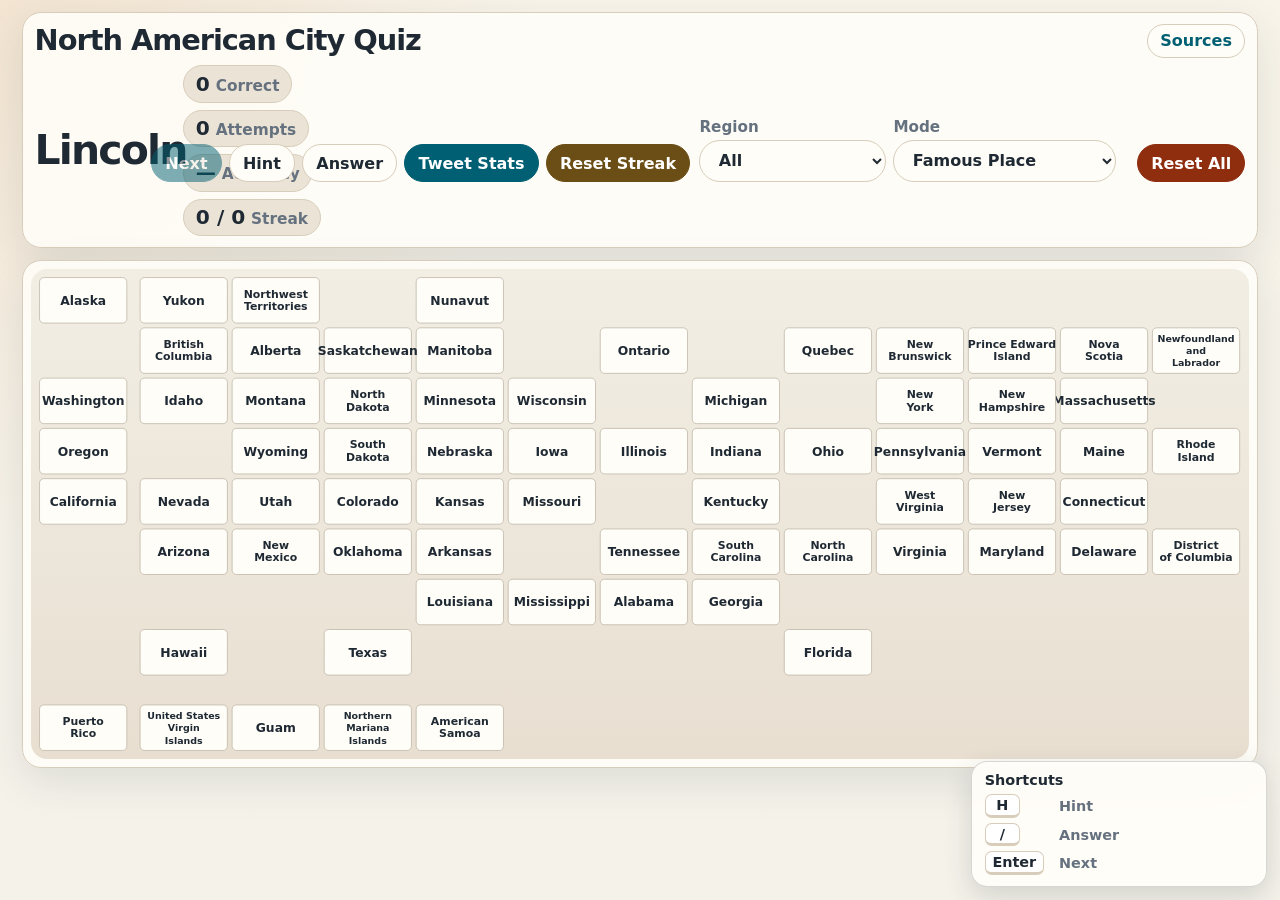
==== index.html @ c6df42d9 "add" ====
<!doctype html>
<html lang="en">
<head>
  <meta charset="utf-8">
  <meta name="viewport" content="width=device-width, initial-scale=1">
  <title>North American City Quiz</title>
  <link rel="stylesheet" href="styles.css">
</head>
<body>
  <main class="app-shell">
    <section class="top-bar" aria-label="Quiz">
      <div class="title-row">
        <h1 class="app-title">North American City Quiz</h1>
        <a class="sources-link" href="sources.html">Sources</a>
      </div>

      <div class="question-strip">
        <div class="area-code" id="areaCode">---</div>
        <div class="stats" aria-label="Score">
          <div><strong id="correctCount">0</strong><span>Correct</span></div>
          <div><strong id="totalCount">0</strong><span>Attempts</span></div>
          <div><strong id="accuracy">—</strong><span>Accuracy</span></div>
          <div><strong id="streak">0</strong><span>Streak</span></div>
          <div class="time-stat"><strong id="timeLeft">0.0</strong><span>Time</span></div>
          <div class="remaining-stat"><strong id="remainingCount">—</strong><span>Remaining</span></div>
        </div>
      </div>

      <div class="controls-strip" aria-label="Controls">
        <div class="action-controls">
          <button id="nextButton" type="button" class="primary">Next</button>
          <button id="hintButton" type="button">Hint</button>
          <button id="answerButton" type="button">Answer</button>
          <button id="tweetStats" type="button" class="tweet-button">Tweet Stats</button>
          <button id="resetStreak" type="button" class="reset-button soft-reset">Reset Streak</button>
          <button id="startTimeAttack" type="button" class="primary hidden">Start</button>
          <button id="giveUpButton" type="button" class="reset-button soft-reset hidden">Give Up</button>
          <button id="tweetResult" type="button" class="tweet-button hidden">Tweet Result</button>
        </div>

        <div class="select-controls">
          <label>
            Region
            <select id="regionSelect">
              <option value="all">All</option>
              <option value="usa">USA</option>
              <option value="U.S. territories">U.S. Territories</option>
              <option value="Canada">Canada</option>
              <option value="Pacific">Pacific</option>
              <option value="Mountain">Mountain</option>
              <option value="Midwest">Midwest</option>
              <option value="South">South</option>
              <option value="Northeast">Northeast</option>
            </select>
          </label>

          <label>
            Mode
            <select id="modeSelect">
              <option value="famous">Famous Place</option>
              <option value="normal">Normal</option>
              <option value="hard">Hard</option>
              <option value="weak">Weak Priority</option>
              <option value="review">Review</option>
              <option value="time">Time Attack</option>
              <option value="timeHard">Time Attack (Hard)</option>
            </select>
          </label>
        </div>

        <div class="utility-controls">
          <button id="resetStats" type="button" class="reset-button danger-reset">Reset All</button>
        </div>
      </div>

      <div id="feedback" class="feedback neutral" aria-live="polite"></div>
    </section>

    <section class="map-card" aria-label="U.S. and Canada tile map">
      <svg id="usTileMap" role="group" aria-label="U.S. and Canada tile map"></svg>
    </section>
  </main>

  <aside class="shortcut-help" aria-label="Keyboard shortcuts">
    <div class="shortcut-title">Shortcuts</div>
    <dl>
      <div><dt><kbd>H</kbd></dt><dd>Hint</dd></div>
      <div><dt><kbd>/</kbd></dt><dd>Answer</dd></div>
      <div><dt><kbd>Enter</kbd></dt><dd>Next</dd></div>
    </dl>
  </aside>

  <dialog id="giveUpDialog" class="result-dialog" aria-labelledby="giveUpDialogTitle">
    <div class="dialog-card">
      <h2 id="giveUpDialogTitle">Give up Time Attack?</h2>
      <div id="giveUpDialogText" class="dialog-message">Your current result will be available to tweet.</div>
      <div class="dialog-actions">
        <button id="cancelGiveUp" type="button">Cancel</button>
        <button id="confirmGiveUp" type="button" class="reset-button soft-reset">Give Up</button>
        <button id="tweetGiveUp" type="button" class="tweet-button hidden">Tweet Result</button>
        <button id="closeGiveUpDialog" type="button" class="hidden">Close</button>
      </div>
    </div>
  </dialog>

  <script src="app.js"></script>
</body>
</html>
---- styles.css ----
:root {
  --bg: #f5f2ea;
  --panel: #fffdf8;
  --panel-2: #ebe4d6;
  --ink: #1f2933;
  --muted: #65717f;
  --line: #d8cdbb;
  --accent: #005f73;
  --accent-2: #785ef0;
  --tweet-bg: #005f73;
  --tweet-ink: #ffffff;
  --reset-bg: #8f2d0f;
  --reset-ink: #ffffff;
  --reset-soft-bg: #6b4e16;
  --reset-soft-ink: #ffffff;
  --good: #0072b2;
  --good-bg: #e7f3fb;
  --bad: #d55e00;
  --bad-bg: #fae8dc;
  --hint: #785ef0;
  --warn: #946200;
  --shadow: 0 14px 42px rgba(31, 41, 51, 0.11);
  font-family: ui-sans-serif, system-ui, -apple-system, BlinkMacSystemFont, "Segoe UI", sans-serif;
}
* { box-sizing: border-box; }
html, body { overflow-x: hidden; }
body {
  margin: 0;
  background: radial-gradient(circle at top left, rgba(209, 132, 59, 0.14), transparent 34rem), linear-gradient(180deg, #f8f4ea, var(--bg));
  color: var(--ink);
  min-height: 100vh;
}
button, select, input { font: inherit; }
button, select { border: 1px solid var(--line); border-radius: 999px; background: var(--panel); color: var(--ink); }
button { cursor: pointer; padding: 0.54rem 0.82rem; font-weight: 750; white-space: nowrap; transition: transform 120ms ease, box-shadow 120ms ease, background 120ms ease; }
button:hover { transform: translateY(-1px); box-shadow: 0 8px 24px rgba(31, 41, 51, 0.12); }
button:active { transform: translateY(0); }
button:disabled { opacity: 0.5; cursor: not-allowed; transform: none; box-shadow: none; }
button.primary { background: var(--accent); color: #fff; border-color: var(--accent); }
button:focus-visible, select:focus-visible, a:focus-visible { outline: 3px solid var(--hint); outline-offset: 2px; }
button.ghost { background: transparent; }
button.tweet-button { background: var(--tweet-bg); color: var(--tweet-ink); border-color: var(--tweet-bg); }
button.reset-button { background: var(--reset-bg); color: var(--reset-ink); border-color: var(--reset-bg); }
button.reset-button.soft-reset { background: var(--reset-soft-bg); color: var(--reset-soft-ink); border-color: var(--reset-soft-bg); }
button.hidden, .hidden { display: none !important; }
select { padding: 0.62rem 0.9rem; min-width: 0; width: 100%; font-weight: 750; font-size: 1rem; }
.app-shell { display: grid; grid-template-columns: minmax(0, 1fr); gap: 0.75rem; padding: 0.75rem min(2.4vw, 1.4rem) 1.5rem; align-items: start; }
.top-bar, .map-card { background: rgba(255, 253, 248, 0.92); border: 1px solid var(--line); border-radius: 1.2rem; padding: 0.7rem; box-shadow: var(--shadow); }
.app-title { grid-column: 1 / -1; margin: 0 0 0.1rem; font-size: clamp(1.25rem, 2.4vw, 1.8rem); line-height: 1; font-weight: 900; letter-spacing: -0.035em; }
.top-bar { display: grid; grid-template-columns: minmax(0, 1fr) auto; gap: 0.48rem 0.68rem; align-items: center; }
.question-strip { display: flex; align-items: center; gap: 0.75rem; min-width: 0; }
.area-code { min-width: 4.8ch; max-width: min(32vw, 22rem); text-align: center; font-size: clamp(2.2rem, 5.2vw, 4.7rem); line-height: 0.86; letter-spacing: -0.065em; font-weight: 900; font-variant-numeric: tabular-nums; white-space: nowrap; overflow: visible; }
.area-code.city-label { font-size: clamp(1.35rem, 3.2vw, 3.1rem); letter-spacing: -0.045em; }
.area-code.city-label.long { font-size: clamp(1.05rem, 2.55vw, 2.35rem); letter-spacing: -0.035em; }
.area-code.city-label.very-long { font-size: clamp(0.86rem, 2.05vw, 1.85rem); letter-spacing: -0.025em; }
.stats { display: flex; flex-wrap: wrap; align-items: center; gap: 0.42rem; flex: 1 1 34rem; min-width: min(100%, 34rem); }
.stats div { display: inline-flex; align-items: baseline; justify-content: center; gap: 0.36rem; background: var(--panel-2); border: 1px solid var(--line); border-radius: 999px; padding: 0.46rem 0.72rem; text-align: center; white-space: nowrap; min-width: max-content; }
.stats strong { display: inline; font-size: 1.26rem; line-height: 1; font-variant-numeric: tabular-nums; }
.stats span { display: inline; color: var(--muted); font-size: 0.96rem; margin-top: 0; font-weight: 850; }
.time-stat { min-width: 9.4rem; }
.time-stat strong { min-width: 5.2ch; text-align: right; }
.remaining-stat { min-width: 9.9rem; }
.remaining-stat strong { min-width: 3ch; text-align: right; }
.controls-strip { display: grid; grid-template-columns: auto auto minmax(7.5rem, auto); align-items: end; gap: 0.45rem 0.58rem; min-width: 0; }
.action-controls, .select-controls { display: flex; flex-wrap: wrap; align-items: end; gap: 0.45rem; min-width: 0; }
.action-controls { justify-content: flex-start; }
.select-controls { justify-content: flex-start; }
.controls-strip label { display: grid; gap: 0.24rem; color: var(--muted); font-size: 0.95rem; line-height: 1.1; font-weight: 850; min-width: 9.6rem; }
.utility-controls { display: flex; flex-wrap: wrap; justify-content: flex-end; gap: 0.45rem; min-width: 0; }
.feedback { grid-column: 1 / -1; padding: 0.58rem 0.75rem; border-radius: 0.8rem; border: 1px solid var(--line); line-height: 1.35; background: #fff; min-height: 2.55rem; }
.feedback.good { border-color: rgba(0,114,178,0.48); background: var(--good-bg); }
.feedback.bad { border-color: rgba(213,94,0,0.55); background: var(--bad-bg); }
.feedback.neutral { background: rgba(255,255,255,0.62); }
.feedback.warn { border-color: rgba(148,98,0,0.45); background: #fff4d6; }
.feedback b { color: var(--accent); }
.feedback:empty { display: none; }
.map-card { overflow: hidden; padding: 0.5rem; }
#usTileMap { width: 100%; max-width: 100%; min-width: 0; height: auto; display: block; margin: 0 auto; border-radius: 1rem; background: linear-gradient(180deg, #f2eee4, #e8dfd1); }
.state-tile rect { fill: #fffdf8; stroke: #bdb5a5; stroke-width: 1.6; rx: 9; transition: fill 120ms ease, stroke 120ms ease; }
.state-tile .result-mark { pointer-events: none; fill: var(--ink); paint-order: stroke; stroke: #fffdf8; stroke-width: 5px; font-weight: 950; font-size: 38px; text-anchor: middle; dominant-baseline: middle; opacity: 0; }
.state-tile.correct .result-mark, .state-tile.wrong .result-mark { opacity: 1; }
.state-tile.correct .result-mark { fill: var(--good); }
.state-tile.wrong .result-mark { fill: var(--bad); }
.state-tile text { pointer-events: none; fill: var(--ink); text-anchor: middle; dominant-baseline: middle; }
.state-tile .state-name { font-weight: 850; font-size: 26px; }
.state-tile .state-name.small { font-size: 23px; }
.state-tile .state-name.tiny { font-size: 20px; }
.state-tile { cursor: pointer; }
.state-tile:focus, .state-tile:focus-visible { outline: none; }
.state-tile:hover rect { fill: #f1eefb; stroke: var(--hint); }
.state-tile.active-region rect { fill: #f1eefb; stroke: var(--hint); stroke-dasharray: 7 5; }
.state-tile.correct rect { fill: url(#correctPattern); stroke: var(--good); stroke-width: 4.2; }
.state-tile.wrong rect { fill: url(#wrongPattern); stroke: var(--bad); stroke-width: 4.2; }
.state-tile.dim { opacity: 0.28; }
.shortcut-help { position: fixed; right: 0.8rem; bottom: 0.8rem; z-index: 20; width: min(18.5rem, calc(100vw - 1.6rem)); padding: 0.72rem 0.78rem; border: 1px solid rgba(31, 41, 51, 0.18); border-radius: 1rem; background: rgba(255, 253, 248, 0.94); box-shadow: 0 10px 28px rgba(31, 41, 51, 0.16); backdrop-filter: blur(8px); font-size: 0.9rem; }
.shortcut-title { margin-bottom: 0.42rem; font-weight: 900; line-height: 1; }
.shortcut-help dl { margin: 0; display: grid; gap: 0.28rem; }
.shortcut-help dl > div { display: grid; grid-template-columns: 4.2rem minmax(0, 1fr); gap: 0.45rem; align-items: center; }
.shortcut-help dt, .shortcut-help dd { margin: 0; }
.shortcut-help dd { color: var(--muted); font-weight: 750; }
kbd { display: inline-block; min-width: 2.2rem; padding: 0.12rem 0.42rem; border: 1px solid var(--line); border-bottom-width: 3px; border-radius: 0.42rem; background: #ffffff; color: var(--ink); text-align: center; font-weight: 900; font-family: inherit; }
.result-dialog { border: 0; padding: 0; background: transparent; color: var(--ink); }
.result-dialog::backdrop { background: rgba(31, 41, 51, 0.34); }
.dialog-card { width: min(30rem, calc(100vw - 2rem)); padding: 1rem; border: 1px solid var(--line); border-radius: 1rem; background: var(--panel); box-shadow: var(--shadow); }
.dialog-card h2 { margin: 0 0 0.5rem; font-size: 1.25rem; line-height: 1.2; }
.dialog-message { margin: 0; color: var(--muted); font-weight: 750; line-height: 1.45; }
.result-summary { display: grid; gap: 0.42rem; color: var(--ink); }
.result-row { display: grid; grid-template-columns: 7.5rem 1fr; align-items: baseline; gap: 0.75rem; }
.result-key { color: var(--muted); font-weight: 850; }
.result-value { font-weight: 950; font-variant-numeric: tabular-nums; }
.dialog-actions { display: flex; flex-wrap: wrap; justify-content: flex-end; gap: 0.5rem; margin-top: 1rem; }
.title-row { grid-column: 1 / -1; display: flex; align-items: center; justify-content: space-between; gap: 0.75rem; min-width: 0; }
.sources-link { display: inline-flex; align-items: center; justify-content: center; border: 1px solid var(--line); border-radius: 999px; background: var(--panel); color: var(--accent); padding: 0.48rem 0.78rem; font-weight: 850; line-height: 1; text-decoration: none; white-space: nowrap; }
.sources-link:hover { background: #f7eadb; border-color: var(--accent-2); }
.sources-shell { min-height: 100vh; display: grid; align-items: start; padding: 0.75rem min(2.4vw, 1.4rem) 1.5rem; }
.sources-card { width: min(1160px, 100%); margin: 0 auto; background: rgba(255, 253, 248, 0.92); border: 1px solid var(--line); border-radius: 1.2rem; padding: 0.9rem; box-shadow: var(--shadow); }
.source-list { margin: 1rem 0 0; padding-left: 1.3rem; display: grid; gap: 0.62rem; font-size: 1.05rem; line-height: 1.45; }
.source-list a { color: var(--accent); font-weight: 750; }
.note { color: var(--muted); line-height: 1.45; font-weight: 700; }

.sources-card h2 { margin: 1.25rem 0 0.55rem; font-size: 1.2rem; line-height: 1.2; }
.city-list { margin: 0.9rem 0 0; padding-left: 1.35rem; columns: 3 16rem; column-gap: 2.2rem; line-height: 1.45; font-size: 0.98rem; }
.city-list li { break-inside: avoid; margin: 0 0 0.28rem; }

@media (max-width: 1100px) { .top-bar { grid-template-columns: 1fr; } .controls-strip { grid-template-columns: auto auto 1fr; } .utility-controls { justify-content: flex-end; } }
@media (max-width: 680px) {
  .app-shell { padding-left: 0.65rem; padding-right: 0.65rem; }
  .question-strip { align-items: stretch; flex-direction: column; gap: 0.45rem; }
  .area-code { min-width: 0; max-width: 100%; }
  .area-code.city-label { font-size: clamp(1.55rem, 7.2vw, 2.55rem); }
  .area-code.city-label.long { font-size: clamp(1.16rem, 5.5vw, 2.05rem); }
  .area-code.city-label.very-long { font-size: clamp(0.95rem, 4.7vw, 1.6rem); }
  .stats { min-width: 0; gap: 0.36rem; }
  .stats div { padding: 0.42rem 0.58rem; }
  .stats strong { font-size: 1.16rem; }
  .stats span { font-size: 0.88rem; }
  .time-stat { min-width: 8.8rem; }
  .time-stat strong { min-width: 5.2ch; }
  .remaining-stat { min-width: 9.2rem; }
  .controls-strip { grid-template-columns: 1fr; align-items: stretch; }
  .action-controls, .select-controls { display: grid; grid-template-columns: 1fr 1fr; }
  .controls-strip label { min-width: 0; font-size: 0.9rem; }
  .controls-strip button { width: 100%; }
  .utility-controls { display: grid; grid-template-columns: 1fr 1fr; }
  .shortcut-help { font-size: 0.78rem; padding: 0.58rem 0.62rem; }
  .shortcut-help dl > div { grid-template-columns: 3.4rem minmax(0, 1fr); }
}
@media (max-width: 430px) { .action-controls, .select-controls, .utility-controls { grid-template-columns: 1fr; } .stats { display: grid; grid-template-columns: 1fr 1fr; } .stats div { min-width: 0; } }
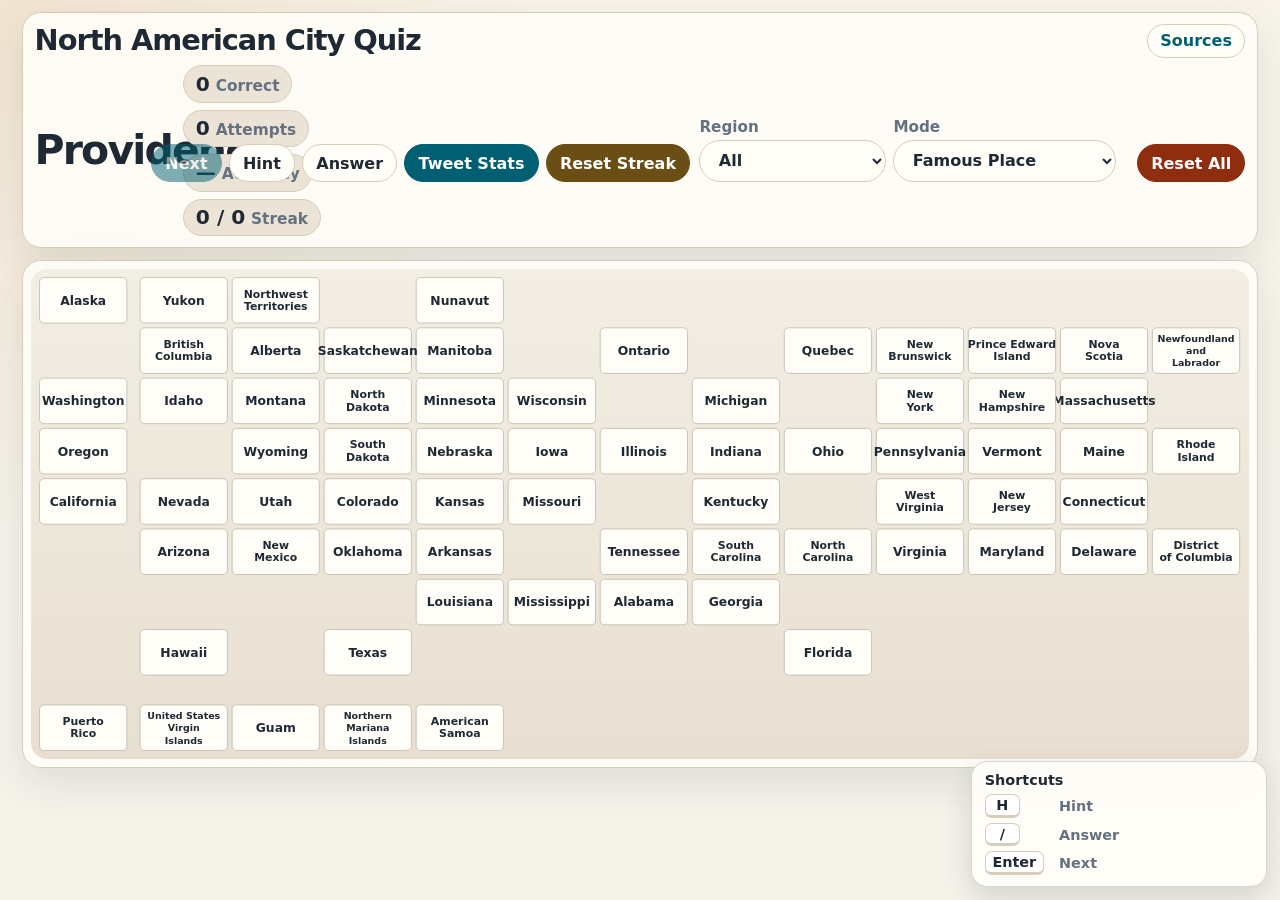
==== commit dd1da0cf: "update" ====
--- a/index.html
+++ b/index.html
@@ -103,6 +103,16 @@
     </div>
   </dialog>
 
+  <dialog id="mapDialog" class="map-dialog" aria-labelledby="mapDialogTitle">
+    <div class="map-dialog-card">
+      <div class="map-dialog-header">
+        <h2 id="mapDialogTitle"></h2>
+        <button id="closeMapDialog" type="button" aria-label="Close">×</button>
+      </div>
+      <iframe id="mapFrame" class="map-frame" loading="lazy" referrerpolicy="no-referrer-when-downgrade" title=""></iframe>
+    </div>
+  </dialog>
+
   <script src="app.js"></script>
 </body>
 </html>
--- a/styles.css
+++ b/styles.css
@@ -109,6 +109,15 @@
 .result-key { color: var(--muted); font-weight: 850; }
 .result-value { font-weight: 950; font-variant-numeric: tabular-nums; }
 .dialog-actions { display: flex; flex-wrap: wrap; justify-content: flex-end; gap: 0.5rem; margin-top: 1rem; }
+
+.map-dialog { border: 0; padding: 0; background: transparent; color: var(--ink); }
+.map-dialog::backdrop { background: rgba(31, 41, 51, 0.34); }
+.map-dialog-card { width: min(58rem, calc(100vw - 1.4rem)); border: 1px solid var(--line); border-radius: 1rem; background: var(--panel); box-shadow: var(--shadow); overflow: hidden; }
+.map-dialog-header { display: flex; align-items: center; justify-content: space-between; gap: 0.75rem; padding: 0.72rem 0.82rem; border-bottom: 1px solid var(--line); }
+.map-dialog-header h2 { margin: 0; font-size: 1.05rem; line-height: 1.2; }
+#closeMapDialog { width: 2.1rem; height: 2.1rem; padding: 0; border-radius: 999px; font-size: 1.35rem; line-height: 1; }
+.map-frame { display: block; width: 100%; height: min(68vh, 34rem); border: 0; background: #eee; }
+
 .title-row { grid-column: 1 / -1; display: flex; align-items: center; justify-content: space-between; gap: 0.75rem; min-width: 0; }
 .sources-link { display: inline-flex; align-items: center; justify-content: center; border: 1px solid var(--line); border-radius: 999px; background: var(--panel); color: var(--accent); padding: 0.48rem 0.78rem; font-weight: 850; line-height: 1; text-decoration: none; white-space: nowrap; }
 .sources-link:hover { background: #f7eadb; border-color: var(--accent-2); }
@@ -146,3 +155,7 @@
   .shortcut-help dl > div { grid-template-columns: 3.4rem minmax(0, 1fr); }
 }
 @media (max-width: 430px) { .action-controls, .select-controls, .utility-controls { grid-template-columns: 1fr; } .stats { display: grid; grid-template-columns: 1fr 1fr; } .stats div { min-width: 0; } }
+
+.city-state-group { margin: 1rem 0 0; }
+.city-state-group h3 { margin: 0.85rem 0 0.35rem; font-size: 1rem; line-height: 1.2; }
+.city-state-group .city-list { margin-top: 0.35rem; }
